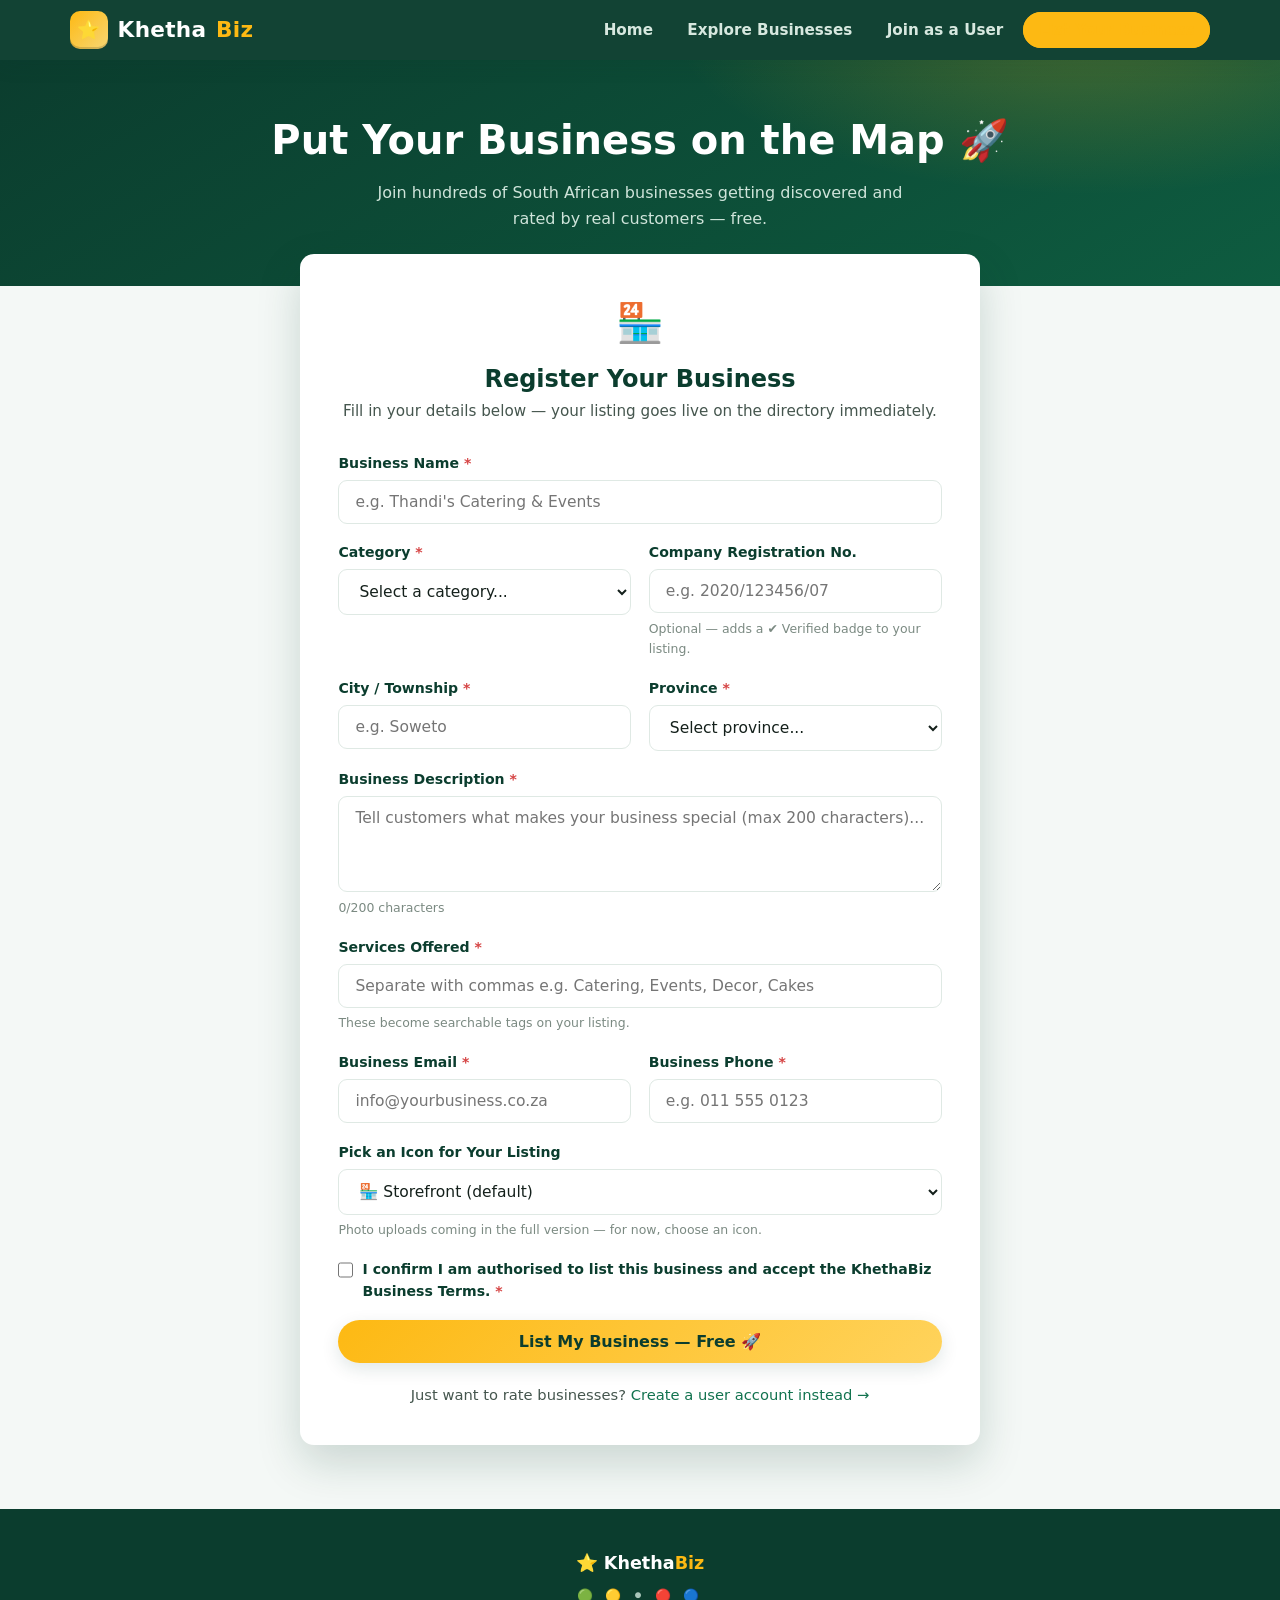
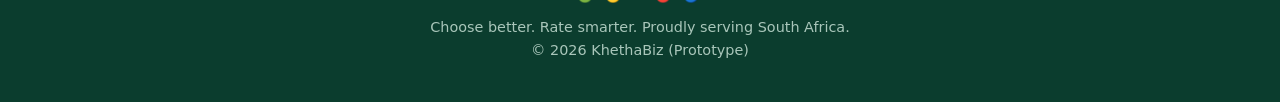
==== business-register.html @ 23190d3f "KhethaBiz prototype: user registration, business directory with ratings, business registration. Pure" ====
<!DOCTYPE html>
<html lang="en">
<head>
  <meta charset="UTF-8" />
  <meta name="viewport" content="width=device-width, initial-scale=1.0" />
  <title>List Your Business — KhethaBiz</title>
  <link rel="icon" href="data:image/svg+xml,<svg xmlns='http://www.w3.org/2000/svg' viewBox='0 0 100 100'><text y='0.9em' font-size='90'>⭐</text></svg>" />
  <link rel="stylesheet" href="css/styles.css" />
</head>
<body>

  <!-- ===== Header ===== -->
  <header class="site-header">
    <nav class="nav">
      <a class="brand" href="index.html">
        <span class="logo-badge">⭐</span>
        Khetha<span class="biz">Biz</span>
      </a>
      <ul class="nav-links">
        <li><a href="index.html">Home</a></li>
        <li><a href="businesses.html">Explore Businesses</a></li>
        <li><a href="register.html">Join as a User</a></li>
        <li><a href="business-register.html" class="cta-outline active">List Your Business</a></li>
      </ul>
    </nav>
  </header>

  <!-- ===== Page hero ===== -->
  <section class="page-hero">
    <h1>Put Your Business on the Map 🚀</h1>
    <p>Join hundreds of South African businesses getting discovered and rated by real customers — free.</p>
  </section>

  <!-- ===== Form ===== -->
  <div class="form-shell">
    <div class="form-card">

      <form id="bizForm" novalidate>
        <div class="form-intro">
          <div class="form-emoji">🏪</div>
          <h2>Register Your Business</h2>
          <p>Fill in your details below — your listing goes live on the directory immediately.</p>
        </div>

        <div class="form-grid">
          <div class="form-group full">
            <label for="bizName">Business Name <span class="req">*</span></label>
            <input type="text" id="bizName" placeholder="e.g. Thandi's Catering & Events" required />
            <span class="error-msg">Please enter your business name.</span>
          </div>

          <div class="form-group">
            <label for="bizCategory">Category <span class="req">*</span></label>
            <select id="bizCategory" required>
              <option value="">Select a category...</option>
            </select>
            <span class="error-msg">Please select a category.</span>
          </div>

          <div class="form-group">
            <label for="bizRegNo">Company Registration No.</label>
            <input type="text" id="bizRegNo" placeholder="e.g. 2020/123456/07" />
            <span class="hint">Optional — adds a ✔ Verified badge to your listing.</span>
          </div>

          <div class="form-group">
            <label for="bizCity">City / Township <span class="req">*</span></label>
            <input type="text" id="bizCity" placeholder="e.g. Soweto" required />
            <span class="error-msg">Please enter your city or township.</span>
          </div>

          <div class="form-group">
            <label for="bizProvince">Province <span class="req">*</span></label>
            <select id="bizProvince" required>
              <option value="">Select province...</option>
            </select>
            <span class="error-msg">Please select your province.</span>
          </div>

          <div class="form-group full">
            <label for="bizDescription">Business Description <span class="req">*</span></label>
            <textarea id="bizDescription" placeholder="Tell customers what makes your business special (max 200 characters)..." maxlength="200" required></textarea>
            <span class="hint"><span id="descCount">0</span>/200 characters</span>
            <span class="error-msg">Please describe your business.</span>
          </div>

          <div class="form-group full">
            <label for="bizServices">Services Offered <span class="req">*</span></label>
            <input type="text" id="bizServices" placeholder="Separate with commas e.g. Catering, Events, Decor, Cakes" required />
            <span class="hint">These become searchable tags on your listing.</span>
            <span class="error-msg">Please list at least one service.</span>
          </div>

          <div class="form-group">
            <label for="bizEmail">Business Email <span class="req">*</span></label>
            <input type="email" id="bizEmail" placeholder="info@yourbusiness.co.za" required />
            <span class="error-msg">Please enter a valid email address.</span>
          </div>

          <div class="form-group">
            <label for="bizPhone">Business Phone <span class="req">*</span></label>
            <input type="tel" id="bizPhone" placeholder="e.g. 011 555 0123" required />
            <span class="error-msg">Please enter a contact number.</span>
          </div>

          <div class="form-group full">
            <label for="bizIcon">Pick an Icon for Your Listing</label>
            <select id="bizIcon">
              <option value="🏪">🏪 Storefront (default)</option>
              <option value="🍽️">🍽️ Food & Dining</option>
              <option value="💇🏾‍♀️">💇🏾‍♀️ Hair & Beauty</option>
              <option value="🚗">🚗 Automotive</option>
              <option value="🩺">🩺 Health</option>
              <option value="💻">💻 Tech</option>
              <option value="🛍️">🛍️ Retail</option>
              <option value="🛠️">🛠️ Trades & Services</option>
              <option value="🧳">🧳 Travel</option>
              <option value="🎉">🎉 Events</option>
            </select>
            <span class="hint">Photo uploads coming in the full version — for now, choose an icon.</span>
          </div>

          <div class="form-group full">
            <div class="checkbox-row">
              <input type="checkbox" id="bizTerms" required />
              <label for="bizTerms" style="font-weight:600;">
                I confirm I am authorised to list this business and accept the KhethaBiz Business Terms. <span class="req">*</span>
              </label>
            </div>
            <span class="error-msg">You must accept the terms to continue.</span>
          </div>

          <div class="form-group full">
            <button type="submit" class="btn btn-gold btn-block">List My Business — Free 🚀</button>
          </div>
        </div>

        <p class="form-footer-note">
          Just want to rate businesses? <a href="register.html">Create a user account instead →</a>
        </p>
      </form>

      <!-- Shown after successful registration -->
      <div class="success-panel" id="successPanel">
        <div class="success-icon">🏪</div>
        <h2>Congratulations — you're listed!</h2>
        <p><strong id="successBizName"></strong> is now live on the KhethaBiz directory and ready to receive ratings from the community.</p>
        <a href="businesses.html" class="btn btn-primary" id="viewListingBtn">View My Listing →</a>
      </div>

    </div>
  </div>

  <!-- ===== Footer ===== -->
  <footer class="site-footer">
    <div class="foot-brand">⭐ Khetha<span class="biz">Biz</span></div>
    <div class="flag-dots">🟢 🟡 ⚫ 🔴 🔵</div>
    <p>Choose better. Rate smarter. Proudly serving South Africa.</p>
    <p>© 2026 KhethaBiz (Prototype)</p>
  </footer>

  <script src="js/data.js"></script>
  <script src="js/app.js"></script>
  <script src="js/business-register.js"></script>
</body>
</html>
---- css/styles.css ----
/* ============================================================
   KhethaBiz — Design System
   "Choose better. Rate smarter."
   Palette inspired by South Africa: deep green, gold, warm ink
   ============================================================ */

:root {
  --green-900: #0b3d2e;
  --green-700: #0e5c40;
  --green-600: #12734f;
  --green-500: #17915f;
  --green-100: #e3f4ec;
  --gold-500: #fdb913;
  --gold-600: #e6a300;
  --gold-100: #fff4d6;
  --ink-900: #14201b;
  --ink-600: #45564e;
  --ink-400: #7b8a82;
  --surface: #ffffff;
  --bg: #f4f8f6;
  --danger: #d64545;
  --radius: 14px;
  --radius-sm: 9px;
  --shadow-sm: 0 1px 3px rgba(11, 61, 46, 0.08), 0 1px 2px rgba(11, 61, 46, 0.06);
  --shadow-md: 0 6px 18px rgba(11, 61, 46, 0.12);
  --shadow-lg: 0 18px 44px rgba(11, 61, 46, 0.18);
  --font: "Segoe UI", system-ui, -apple-system, "Helvetica Neue", Arial, sans-serif;
}

* { box-sizing: border-box; margin: 0; padding: 0; }

html { scroll-behavior: smooth; }

body {
  font-family: var(--font);
  background: var(--bg);
  color: var(--ink-900);
  line-height: 1.6;
  min-height: 100vh;
  display: flex;
  flex-direction: column;
}

img { max-width: 100%; display: block; }

a { color: var(--green-600); text-decoration: none; }
a:hover { text-decoration: underline; }

/* ---------- Header / Nav ---------- */
.site-header {
  position: sticky;
  top: 0;
  z-index: 50;
  background: rgba(11, 61, 46, 0.97);
  backdrop-filter: blur(8px);
  color: #fff;
  box-shadow: var(--shadow-md);
}

.nav {
  max-width: 1180px;
  margin: 0 auto;
  padding: 0.7rem 1.25rem;
  display: flex;
  align-items: center;
  gap: 1.5rem;
}

.brand {
  display: flex;
  align-items: center;
  gap: 0.6rem;
  font-size: 1.35rem;
  font-weight: 800;
  color: #fff !important;
  letter-spacing: 0.3px;
  text-decoration: none !important;
}

.brand .logo-badge {
  width: 38px;
  height: 38px;
  border-radius: 10px;
  background: linear-gradient(135deg, var(--gold-500), #f7d774);
  display: grid;
  place-items: center;
  color: var(--green-900);
  font-size: 1.15rem;
  box-shadow: inset 0 -2px 0 rgba(0,0,0,0.15);
}

.brand .biz { color: var(--gold-500); }

.nav-links {
  margin-left: auto;
  display: flex;
  align-items: center;
  gap: 0.35rem;
  list-style: none;
}

.nav-links a {
  color: #d7e8df;
  padding: 0.5rem 0.9rem;
  border-radius: 999px;
  font-weight: 600;
  font-size: 0.95rem;
  text-decoration: none !important;
  transition: background 0.2s, color 0.2s;
}

.nav-links a:hover { background: rgba(255,255,255,0.12); color: #fff; }
.nav-links a.active { background: var(--gold-500); color: var(--green-900); }

.nav-links a.cta-outline {
  border: 1.5px solid var(--gold-500);
  color: var(--gold-500);
}
.nav-links a.cta-outline:hover { background: var(--gold-500); color: var(--green-900); }

/* ---------- Buttons ---------- */
.btn {
  display: inline-flex;
  align-items: center;
  justify-content: center;
  gap: 0.5rem;
  border: none;
  cursor: pointer;
  font-family: inherit;
  font-weight: 700;
  font-size: 1rem;
  padding: 0.75rem 1.6rem;
  border-radius: 999px;
  transition: transform 0.15s, box-shadow 0.2s, background 0.2s;
  text-decoration: none !important;
}

.btn:active { transform: scale(0.97); }

.btn-primary {
  background: linear-gradient(135deg, var(--green-600), var(--green-500));
  color: #fff;
  box-shadow: var(--shadow-md);
}
.btn-primary:hover { box-shadow: var(--shadow-lg); transform: translateY(-1px); }

.btn-gold {
  background: linear-gradient(135deg, var(--gold-500), #ffd35c);
  color: var(--green-900);
  box-shadow: var(--shadow-md);
}
.btn-gold:hover { box-shadow: var(--shadow-lg); transform: translateY(-1px); }

.btn-ghost {
  background: transparent;
  color: #fff;
  border: 2px solid rgba(255,255,255,0.7);
}
.btn-ghost:hover { background: rgba(255,255,255,0.14); }

.btn-block { width: 100%; }

/* ---------- Hero ---------- */
.hero {
  position: relative;
  color: #fff;
  padding: 5.5rem 1.25rem 6.5rem;
  text-align: center;
  background:
    radial-gradient(1100px 500px at 15% -10%, rgba(253,185,19,0.28), transparent 60%),
    radial-gradient(900px 480px at 90% 0%, rgba(23,145,95,0.55), transparent 65%),
    linear-gradient(160deg, var(--green-900) 0%, var(--green-700) 55%, var(--green-600) 100%);
  overflow: hidden;
}

.hero::after {
  content: "";
  position: absolute;
  inset: 0;
  background-image: url("data:image/svg+xml,%3Csvg xmlns='http://www.w3.org/2000/svg' width='120' height='120' viewBox='0 0 120 120'%3E%3Cpath d='M60 8l6.9 14 15.4 2.2-11.1 10.9 2.6 15.3L60 43.2l-13.8 7.2 2.6-15.3L37.7 24.2 53.1 22z' fill='rgba(255,255,255,0.045)'/%3E%3C/svg%3E");
  pointer-events: none;
}

.hero-inner { position: relative; max-width: 860px; margin: 0 auto; }

.hero .eyebrow {
  display: inline-block;
  background: rgba(253,185,19,0.18);
  border: 1px solid rgba(253,185,19,0.5);
  color: var(--gold-500);
  font-weight: 700;
  font-size: 0.85rem;
  letter-spacing: 1.5px;
  text-transform: uppercase;
  padding: 0.35rem 1rem;
  border-radius: 999px;
  margin-bottom: 1.25rem;
}

.hero h1 {
  font-size: clamp(2.2rem, 5vw, 3.6rem);
  line-height: 1.15;
  font-weight: 800;
  margin-bottom: 1rem;
}

.hero h1 .accent { color: var(--gold-500); }

.hero p.lead {
  font-size: clamp(1.05rem, 2vw, 1.25rem);
  color: #d7e8df;
  max-width: 640px;
  margin: 0 auto 2.2rem;
}

.hero-actions { display: flex; gap: 1rem; justify-content: center; flex-wrap: wrap; }

/* Hero quick-search */
.hero-search {
  margin: 2.5rem auto 0;
  max-width: 620px;
  display: flex;
  background: #fff;
  border-radius: 999px;
  padding: 0.4rem;
  box-shadow: var(--shadow-lg);
}

.hero-search input {
  flex: 1;
  border: none;
  outline: none;
  font-size: 1.05rem;
  font-family: inherit;
  padding: 0.6rem 1.2rem;
  border-radius: 999px;
  color: var(--ink-900);
  background: transparent;
}

/* ---------- Stats strip ---------- */
.stats-strip {
  width: 100%;
  max-width: 1000px;
  margin: -3.2rem auto 0;
  position: relative;
  z-index: 5;
  display: grid;
  grid-template-columns: repeat(auto-fit, minmax(180px, 1fr));
  gap: 1rem;
  padding: 0 1.25rem;
}

.stat-card {
  background: var(--surface);
  border-radius: var(--radius);
  box-shadow: var(--shadow-md);
  padding: 1.4rem 1rem;
  text-align: center;
}

.stat-card .num { font-size: 1.9rem; font-weight: 800; color: var(--green-700); }
.stat-card .lbl { color: var(--ink-400); font-weight: 600; font-size: 0.9rem; }

/* ---------- Sections ---------- */
.section { max-width: 1180px; margin: 0 auto; padding: 4rem 1.25rem; width: 100%; }

.section-head { text-align: center; max-width: 640px; margin: 0 auto 2.6rem; }
.section-head h2 { font-size: clamp(1.6rem, 3vw, 2.2rem); font-weight: 800; color: var(--green-900); }
.section-head p { color: var(--ink-600); margin-top: 0.5rem; }

.kicker {
  color: var(--gold-600);
  font-weight: 800;
  text-transform: uppercase;
  letter-spacing: 2px;
  font-size: 0.8rem;
}

/* ---------- Category chips ---------- */
.category-grid {
  display: grid;
  grid-template-columns: repeat(auto-fit, minmax(150px, 1fr));
  gap: 1rem;
}

.category-tile {
  background: var(--surface);
  border-radius: var(--radius);
  box-shadow: var(--shadow-sm);
  padding: 1.5rem 1rem;
  text-align: center;
  font-weight: 700;
  color: var(--green-900);
  cursor: pointer;
  transition: transform 0.18s, box-shadow 0.2s;
  border: 2px solid transparent;
  text-decoration: none !important;
  display: block;
}

.category-tile:hover { transform: translateY(-4px); box-shadow: var(--shadow-md); border-color: var(--gold-500); }
.category-tile .cat-icon { font-size: 2.1rem; display: block; margin-bottom: 0.5rem; }
.category-tile .cat-count { display: block; font-size: 0.82rem; color: var(--ink-400); font-weight: 600; }

/* ---------- How it works ---------- */
.steps-grid { display: grid; grid-template-columns: repeat(auto-fit, minmax(240px, 1fr)); gap: 1.5rem; }

.step-card {
  background: var(--surface);
  border-radius: var(--radius);
  box-shadow: var(--shadow-sm);
  padding: 2rem 1.5rem;
  position: relative;
}

.step-card .step-num {
  width: 44px; height: 44px;
  border-radius: 12px;
  background: linear-gradient(135deg, var(--green-600), var(--green-500));
  color: #fff;
  font-weight: 800;
  font-size: 1.2rem;
  display: grid;
  place-items: center;
  margin-bottom: 1rem;
}

.step-card h3 { color: var(--green-900); margin-bottom: 0.4rem; }
.step-card p { color: var(--ink-600); font-size: 0.95rem; }

/* ---------- Business cards ---------- */
.biz-grid {
  display: grid;
  grid-template-columns: repeat(auto-fill, minmax(300px, 1fr));
  gap: 1.5rem;
}

.biz-card {
  background: var(--surface);
  border-radius: var(--radius);
  box-shadow: var(--shadow-sm);
  overflow: hidden;
  display: flex;
  flex-direction: column;
  transition: transform 0.18s, box-shadow 0.2s;
}

.biz-card:hover { transform: translateY(-4px); box-shadow: var(--shadow-lg); }

.biz-cover {
  height: 150px;
  display: grid;
  place-items: center;
  font-size: 3.2rem;
  color: rgba(255,255,255,0.95);
  position: relative;
}

.biz-cover .verified {
  position: absolute;
  top: 0.75rem;
  right: 0.75rem;
  background: rgba(255,255,255,0.92);
  color: var(--green-700);
  font-size: 0.72rem;
  font-weight: 800;
  padding: 0.25rem 0.7rem;
  border-radius: 999px;
  letter-spacing: 0.5px;
}

.biz-body { padding: 1.25rem 1.25rem 1.4rem; display: flex; flex-direction: column; gap: 0.55rem; flex: 1; }

.biz-body h3 { font-size: 1.15rem; color: var(--green-900); line-height: 1.3; }

.biz-meta { display: flex; align-items: center; gap: 0.5rem; flex-wrap: wrap; font-size: 0.85rem; color: var(--ink-400); font-weight: 600; }

.chip {
  background: var(--green-100);
  color: var(--green-700);
  font-size: 0.75rem;
  font-weight: 700;
  padding: 0.2rem 0.7rem;
  border-radius: 999px;
}

.chip.gold { background: var(--gold-100); color: var(--gold-600); }

.biz-desc { color: var(--ink-600); font-size: 0.92rem; flex: 1; }

.biz-services { display: flex; flex-wrap: wrap; gap: 0.4rem; }

.service-tag {
  font-size: 0.75rem;
  font-weight: 600;
  color: var(--ink-600);
  background: var(--bg);
  border: 1px solid #dfe9e4;
  padding: 0.18rem 0.65rem;
  border-radius: 999px;
}

.biz-rating-row {
  display: flex;
  align-items: center;
  justify-content: space-between;
  gap: 0.5rem;
  padding-top: 0.7rem;
  border-top: 1px solid #eef4f1;
}

.stars { color: var(--gold-500); font-size: 1.05rem; letter-spacing: 2px; }
.stars .empty { color: #d8e0dc; }

.rating-value { font-weight: 800; color: var(--green-900); }
.rating-count { color: var(--ink-400); font-size: 0.82rem; font-weight: 600; }

.btn-rate {
  background: var(--green-100);
  color: var(--green-700);
  font-weight: 700;
  font-size: 0.88rem;
  border: none;
  cursor: pointer;
  padding: 0.5rem 1.1rem;
  border-radius: 999px;
  font-family: inherit;
  transition: background 0.2s, color 0.2s;
}
.btn-rate:hover { background: var(--green-600); color: #fff; }

/* ---------- Toolbar (search & filters) ---------- */
.toolbar {
  background: var(--surface);
  border-radius: var(--radius);
  box-shadow: var(--shadow-sm);
  padding: 1.1rem;
  display: grid;
  grid-template-columns: 2fr 1fr 1fr 1fr;
  gap: 0.8rem;
  margin-bottom: 1.8rem;
}

.toolbar .field { position: relative; }

.toolbar input,
.toolbar select {
  width: 100%;
  font-family: inherit;
  font-size: 0.95rem;
  padding: 0.7rem 1rem 0.7rem 2.4rem;
  border: 1.5px solid #dfe9e4;
  border-radius: var(--radius-sm);
  outline: none;
  background: #fff;
  color: var(--ink-900);
  transition: border-color 0.2s, box-shadow 0.2s;
}

.toolbar select { padding-left: 1rem; cursor: pointer; }

.toolbar input:focus,
.toolbar select:focus { border-color: var(--green-500); box-shadow: 0 0 0 3px rgba(23,145,95,0.15); }

.toolbar .field .icon {
  position: absolute;
  left: 0.85rem;
  top: 50%;
  transform: translateY(-50%);
  color: var(--ink-400);
  font-size: 1rem;
  pointer-events: none;
}

.results-info { color: var(--ink-600); font-weight: 600; margin-bottom: 1.2rem; font-size: 0.95rem; }
.results-info strong { color: var(--green-700); }

.empty-state {
  text-align: center;
  padding: 4rem 1rem;
  color: var(--ink-400);
}
.empty-state .big { font-size: 3rem; margin-bottom: 0.8rem; }

/* ---------- Page hero (small, inner pages) ---------- */
.page-hero {
  background:
    radial-gradient(700px 300px at 85% -20%, rgba(253,185,19,0.25), transparent 60%),
    linear-gradient(150deg, var(--green-900), var(--green-700));
  color: #fff;
  text-align: center;
  padding: 3rem 1.25rem 3.4rem;
}

.page-hero h1 { font-size: clamp(1.7rem, 3.5vw, 2.5rem); font-weight: 800; }
.page-hero p { color: #cfe4da; max-width: 560px; margin: 0.5rem auto 0; }

/* ---------- Forms ---------- */
.form-shell {
  max-width: 720px;
  margin: -2rem auto 4rem;
  position: relative;
  z-index: 5;
  padding: 0 1.25rem;
  width: 100%;
}

.form-card {
  background: var(--surface);
  border-radius: var(--radius);
  box-shadow: var(--shadow-lg);
  padding: 2.4rem;
}

.form-card .form-intro { text-align: center; margin-bottom: 1.8rem; }
.form-card .form-intro .form-emoji { font-size: 2.4rem; }
.form-card .form-intro h2 { color: var(--green-900); font-size: 1.5rem; margin-top: 0.4rem; }
.form-card .form-intro p { color: var(--ink-600); font-size: 0.95rem; }

.form-grid { display: grid; grid-template-columns: 1fr 1fr; gap: 1.1rem; }
.form-grid .full { grid-column: 1 / -1; }

.form-group { display: flex; flex-direction: column; gap: 0.35rem; }

.form-group label { font-weight: 700; font-size: 0.88rem; color: var(--green-900); }
.form-group label .req { color: var(--danger); }

.form-group input,
.form-group select,
.form-group textarea {
  font-family: inherit;
  font-size: 0.97rem;
  padding: 0.75rem 1rem;
  border: 1.5px solid #dfe9e4;
  border-radius: var(--radius-sm);
  outline: none;
  background: #fff;
  color: var(--ink-900);
  transition: border-color 0.2s, box-shadow 0.2s;
}

.form-group textarea { resize: vertical; min-height: 96px; }

.form-group input:focus,
.form-group select:focus,
.form-group textarea:focus {
  border-color: var(--green-500);
  box-shadow: 0 0 0 3px rgba(23,145,95,0.15);
}

.form-group input.invalid,
.form-group select.invalid,
.form-group textarea.invalid { border-color: var(--danger); }

.form-group .hint { font-size: 0.78rem; color: var(--ink-400); }
.form-group .error-msg { font-size: 0.8rem; color: var(--danger); font-weight: 600; display: none; }
.form-group .error-msg.show { display: block; }

.checkbox-row { display: flex; align-items: flex-start; gap: 0.6rem; font-size: 0.9rem; color: var(--ink-600); }
.checkbox-row input { width: 18px; height: 18px; margin-top: 0.2rem; accent-color: var(--green-600); }

.form-footer-note { text-align: center; margin-top: 1.2rem; color: var(--ink-600); font-size: 0.92rem; }

/* Success panel shown after submit */
.success-panel { text-align: center; padding: 2rem 1rem; display: none; }
.success-panel.show { display: block; }
.success-panel .success-icon {
  width: 76px; height: 76px;
  margin: 0 auto 1.2rem;
  border-radius: 50%;
  background: var(--green-100);
  display: grid;
  place-items: center;
  font-size: 2.2rem;
}
.success-panel h2 { color: var(--green-900); margin-bottom: 0.5rem; }
.success-panel p { color: var(--ink-600); max-width: 420px; margin: 0 auto 1.6rem; }

/* ---------- Rating modal ---------- */
.modal-overlay {
  position: fixed;
  inset: 0;
  background: rgba(11, 32, 24, 0.6);
  backdrop-filter: blur(3px);
  display: none;
  align-items: center;
  justify-content: center;
  z-index: 100;
  padding: 1rem;
}

.modal-overlay.open { display: flex; }

.modal {
  background: var(--surface);
  border-radius: var(--radius);
  box-shadow: var(--shadow-lg);
  width: 100%;
  max-width: 480px;
  padding: 2rem;
  animation: pop 0.25s ease;
}

@keyframes pop {
  from { transform: scale(0.92) translateY(12px); opacity: 0; }
  to { transform: scale(1) translateY(0); opacity: 1; }
}

.modal h3 { color: var(--green-900); font-size: 1.3rem; margin-bottom: 0.2rem; }
.modal .modal-sub { color: var(--ink-400); font-size: 0.9rem; margin-bottom: 1.2rem; }

.star-picker { display: flex; gap: 0.35rem; justify-content: center; margin: 1rem 0 0.3rem; }

.star-picker button {
  background: none;
  border: none;
  font-size: 2.3rem;
  cursor: pointer;
  color: #d8e0dc;
  transition: transform 0.12s, color 0.12s;
  line-height: 1;
}

.star-picker button:hover { transform: scale(1.2); }
.star-picker button.lit { color: var(--gold-500); }

.star-label { text-align: center; font-weight: 700; color: var(--green-700); min-height: 1.4em; margin-bottom: 0.8rem; }

.modal textarea {
  width: 100%;
  font-family: inherit;
  font-size: 0.95rem;
  padding: 0.75rem 1rem;
  border: 1.5px solid #dfe9e4;
  border-radius: var(--radius-sm);
  min-height: 90px;
  resize: vertical;
  outline: none;
}
.modal textarea:focus { border-color: var(--green-500); box-shadow: 0 0 0 3px rgba(23,145,95,0.15); }

.modal-actions { display: flex; gap: 0.8rem; margin-top: 1.3rem; }
.modal-actions .btn { flex: 1; padding: 0.7rem 1rem; font-size: 0.95rem; }

.btn-cancel {
  background: var(--bg);
  color: var(--ink-600);
}
.btn-cancel:hover { background: #e2ece7; }

/* ---------- Toast ---------- */
.toast {
  position: fixed;
  bottom: 1.6rem;
  left: 50%;
  transform: translateX(-50%) translateY(140%);
  background: var(--green-900);
  color: #fff;
  font-weight: 600;
  padding: 0.85rem 1.6rem;
  border-radius: 999px;
  box-shadow: var(--shadow-lg);
  z-index: 200;
  transition: transform 0.35s cubic-bezier(0.2, 0.9, 0.3, 1.2);
  display: flex;
  align-items: center;
  gap: 0.6rem;
}

.toast.show { transform: translateX(-50%) translateY(0); }

/* ---------- CTA band ---------- */
.cta-band {
  background:
    radial-gradient(600px 260px at 10% 120%, rgba(253,185,19,0.3), transparent 60%),
    linear-gradient(135deg, var(--green-800, #0d4c36), var(--green-600));
  border-radius: var(--radius);
  color: #fff;
  padding: 3rem 2rem;
  text-align: center;
  box-shadow: var(--shadow-md);
}

.cta-band h2 { font-size: clamp(1.5rem, 3vw, 2rem); margin-bottom: 0.6rem; }
.cta-band p { color: #d7e8df; margin-bottom: 1.6rem; max-width: 520px; margin-left: auto; margin-right: auto; }

/* ---------- Footer ---------- */
.site-footer {
  margin-top: auto;
  background: var(--green-900);
  color: #a9c6ba;
  padding: 2.5rem 1.25rem;
  text-align: center;
  font-size: 0.9rem;
}

.site-footer .foot-brand { color: #fff; font-weight: 800; font-size: 1.1rem; }
.site-footer .foot-brand .biz { color: var(--gold-500); }
.site-footer .flag-dots { margin: 0.6rem 0; font-size: 0.8rem; letter-spacing: 4px; }

/* ---------- Responsive ---------- */
@media (max-width: 860px) {
  .toolbar { grid-template-columns: 1fr 1fr; }
  .toolbar .field.search-field { grid-column: 1 / -1; }
}

@media (max-width: 640px) {
  .nav { flex-wrap: wrap; gap: 0.5rem; }
  .nav-links { margin-left: 0; width: 100%; justify-content: center; flex-wrap: wrap; }
  .form-grid { grid-template-columns: 1fr; }
  .form-card { padding: 1.6rem; }
  .toolbar { grid-template-columns: 1fr; }
  .hero { padding: 3.5rem 1rem 5.5rem; }
}
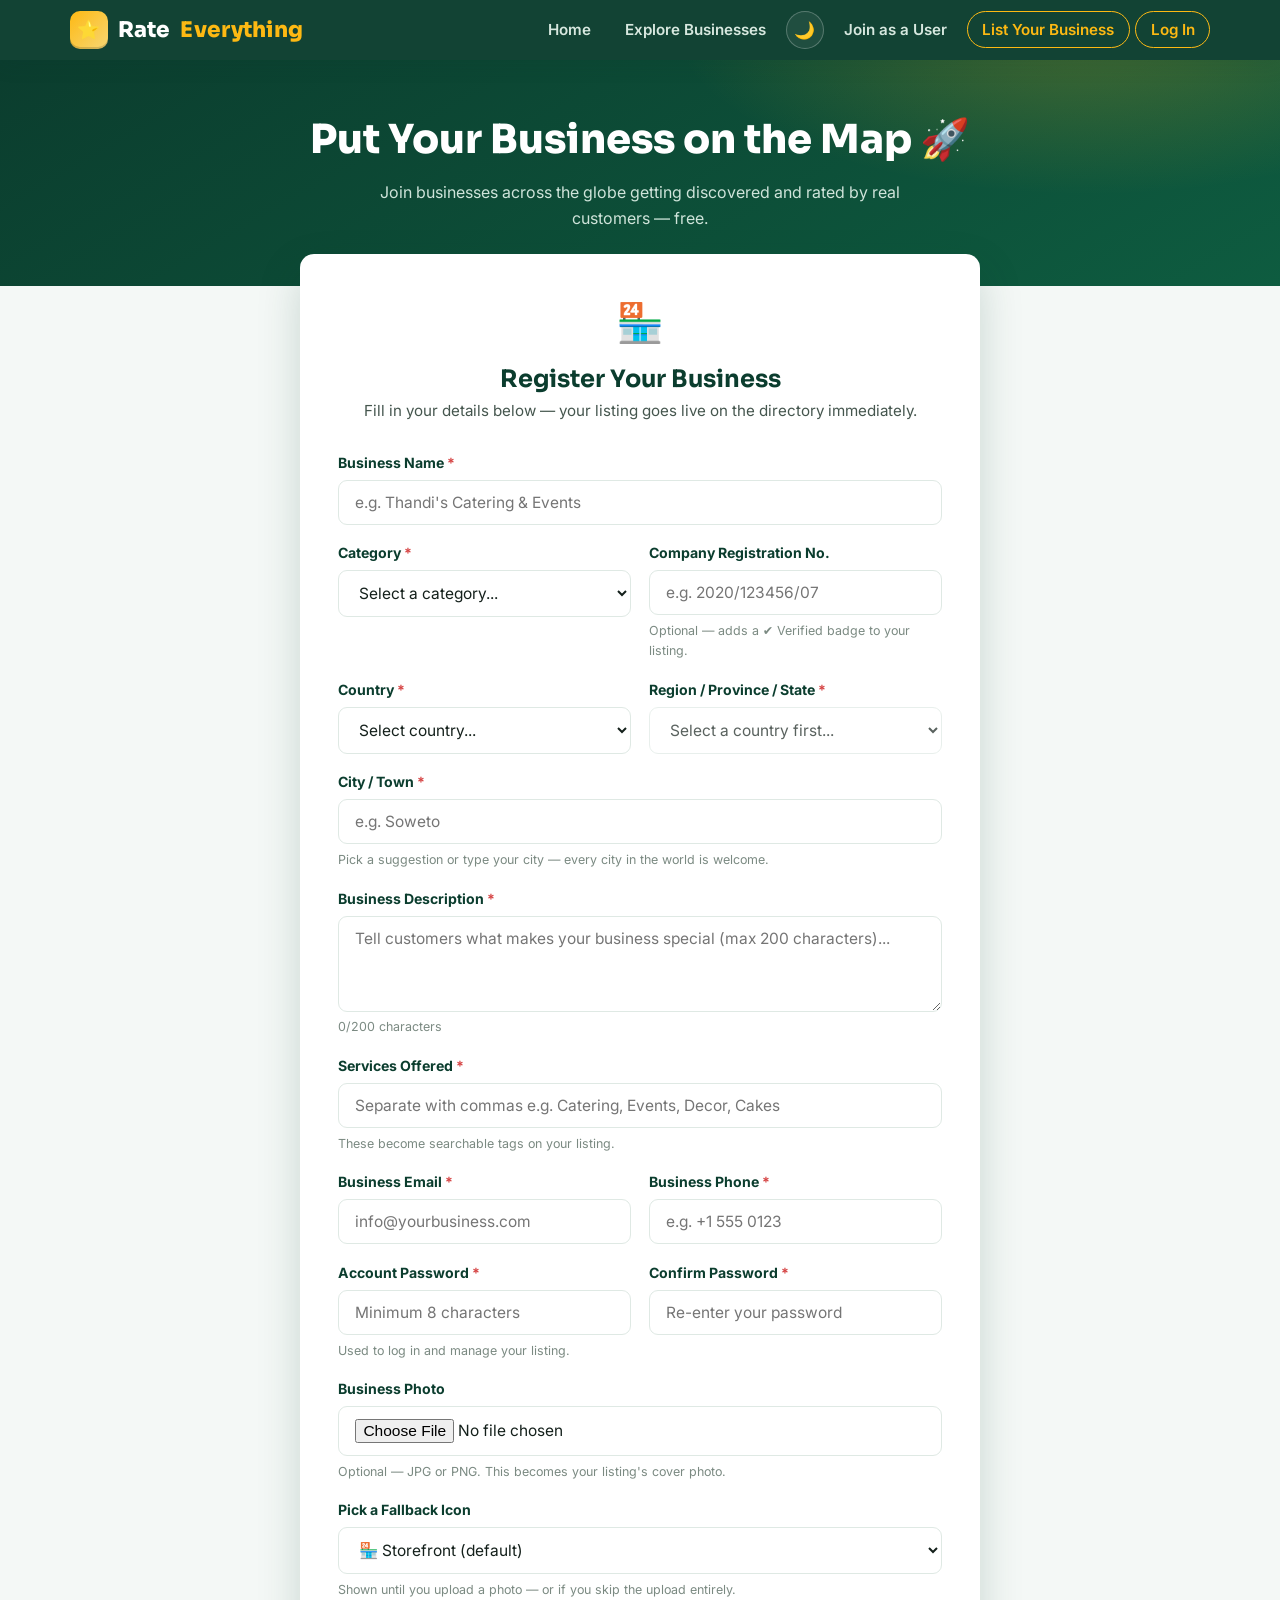
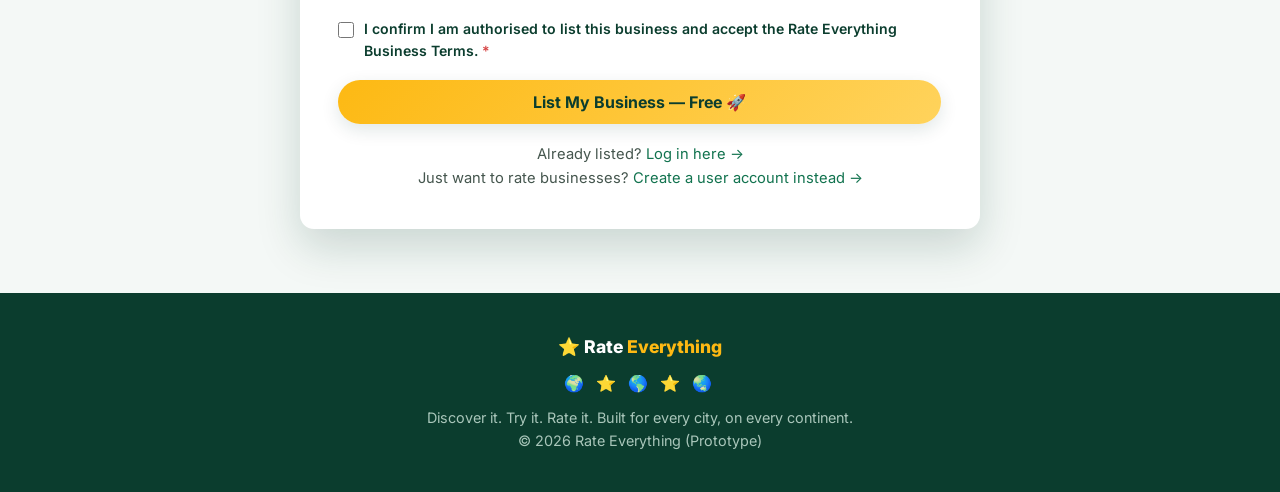
==== commit 0ce0a006: "Rebuild Rate Everything as a full-stack app with a real backend Rebrands the KhethaBiz prototype to " ====
--- a/business-register.html
+++ b/business-register.html
@@ -2,8 +2,12 @@
 <html lang="en">
 <head>
   <meta charset="UTF-8" />
+  <script>(function(){try{var t=localStorage.getItem("rateeverything.theme");if(t)document.documentElement.setAttribute("data-theme",t);}catch(e){}})();</script>
+  <link rel="preconnect" href="https://fonts.googleapis.com">
+  <link rel="preconnect" href="https://fonts.gstatic.com" crossorigin>
+  <link href="https://fonts.googleapis.com/css2?family=Sora:wght@600;700;800&family=Inter:wght@400;500;600;700;800&display=swap" rel="stylesheet">
   <meta name="viewport" content="width=device-width, initial-scale=1.0" />
-  <title>List Your Business — KhethaBiz</title>
+  <title>List Your Business — Rate Everything</title>
   <link rel="icon" href="data:image/svg+xml,<svg xmlns='http://www.w3.org/2000/svg' viewBox='0 0 100 100'><text y='0.9em' font-size='90'>⭐</text></svg>" />
   <link rel="stylesheet" href="css/styles.css" />
 </head>
@@ -14,13 +18,13 @@
     <nav class="nav">
       <a class="brand" href="index.html">
         <span class="logo-badge">⭐</span>
-        Khetha<span class="biz">Biz</span>
+        Rate <span class="brand-accent">Everything</span>
       </a>
       <ul class="nav-links">
         <li><a href="index.html">Home</a></li>
         <li><a href="businesses.html">Explore Businesses</a></li>
-        <li><a href="register.html">Join as a User</a></li>
-        <li><a href="business-register.html" class="cta-outline active">List Your Business</a></li>
+        <li><button type="button" class="theme-toggle" id="themeToggle" aria-label="Toggle dark mode" title="Toggle dark mode">🌙</button></li>
+        <li id="navAuthSlot"></li>
       </ul>
     </nav>
   </header>
@@ -28,7 +32,7 @@
   <!-- ===== Page hero ===== -->
   <section class="page-hero">
     <h1>Put Your Business on the Map 🚀</h1>
-    <p>Join hundreds of South African businesses getting discovered and rated by real customers — free.</p>
+    <p>Join businesses across the globe getting discovered and rated by real customers — free.</p>
   </section>
 
   <!-- ===== Form ===== -->
@@ -64,17 +68,27 @@
           </div>
 
           <div class="form-group">
-            <label for="bizCity">City / Township <span class="req">*</span></label>
-            <input type="text" id="bizCity" placeholder="e.g. Soweto" required />
-            <span class="error-msg">Please enter your city or township.</span>
-          </div>
-
-          <div class="form-group">
-            <label for="bizProvince">Province <span class="req">*</span></label>
-            <select id="bizProvince" required>
-              <option value="">Select province...</option>
-            </select>
-            <span class="error-msg">Please select your province.</span>
+            <label for="bizCountry">Country <span class="req">*</span></label>
+            <select id="bizCountry" required>
+              <option value="">Select country...</option>
+            </select>
+            <span class="error-msg">Please select a country.</span>
+          </div>
+
+          <div class="form-group">
+            <label for="bizRegion">Region / Province / State <span class="req">*</span></label>
+            <select id="bizRegion" required disabled>
+              <option value="">Select a country first...</option>
+            </select>
+            <span class="error-msg">Please select your region.</span>
+          </div>
+
+          <div class="form-group full">
+            <label for="bizCity">City / Town <span class="req">*</span></label>
+            <input type="text" id="bizCity" placeholder="e.g. Soweto" list="bizCityOptions" required />
+            <datalist id="bizCityOptions"></datalist>
+            <span class="hint">Pick a suggestion or type your city — every city in the world is welcome.</span>
+            <span class="error-msg">Please enter your city or town.</span>
           </div>
 
           <div class="form-group full">
@@ -93,18 +107,41 @@
 
           <div class="form-group">
             <label for="bizEmail">Business Email <span class="req">*</span></label>
-            <input type="email" id="bizEmail" placeholder="info@yourbusiness.co.za" required />
+            <input type="email" id="bizEmail" placeholder="info@yourbusiness.com" required />
             <span class="error-msg">Please enter a valid email address.</span>
           </div>
 
           <div class="form-group">
             <label for="bizPhone">Business Phone <span class="req">*</span></label>
-            <input type="tel" id="bizPhone" placeholder="e.g. 011 555 0123" required />
+            <input type="tel" id="bizPhone" placeholder="e.g. +1 555 0123" required />
             <span class="error-msg">Please enter a contact number.</span>
           </div>
 
-          <div class="form-group full">
-            <label for="bizIcon">Pick an Icon for Your Listing</label>
+          <div class="form-group">
+            <label for="bizPassword">Account Password <span class="req">*</span></label>
+            <input type="password" id="bizPassword" placeholder="Minimum 8 characters" minlength="8" required />
+            <span class="hint">Used to log in and manage your listing.</span>
+            <span class="error-msg">Password must be at least 8 characters.</span>
+          </div>
+
+          <div class="form-group">
+            <label for="bizConfirmPassword">Confirm Password <span class="req">*</span></label>
+            <input type="password" id="bizConfirmPassword" data-match="#bizPassword" placeholder="Re-enter your password" required />
+            <span class="error-msg">Passwords do not match.</span>
+          </div>
+
+          <div class="form-group full">
+            <label for="bizImage">Business Photo</label>
+            <input type="file" id="bizImage" accept="image/*" />
+            <span class="hint">Optional — JPG or PNG. This becomes your listing's cover photo.</span>
+            <div class="image-upload-preview" id="bizImagePreviewWrap" style="display:none;">
+              <img id="bizImagePreview" alt="Preview" />
+              <button type="button" class="icon-btn danger" id="bizImageRemove">Remove Photo</button>
+            </div>
+          </div>
+
+          <div class="form-group full">
+            <label for="bizIcon">Pick a Fallback Icon</label>
             <select id="bizIcon">
               <option value="🏪">🏪 Storefront (default)</option>
               <option value="🍽️">🍽️ Food & Dining</option>
@@ -117,14 +154,14 @@
               <option value="🧳">🧳 Travel</option>
               <option value="🎉">🎉 Events</option>
             </select>
-            <span class="hint">Photo uploads coming in the full version — for now, choose an icon.</span>
+            <span class="hint">Shown until you upload a photo — or if you skip the upload entirely.</span>
           </div>
 
           <div class="form-group full">
             <div class="checkbox-row">
               <input type="checkbox" id="bizTerms" required />
               <label for="bizTerms" style="font-weight:600;">
-                I confirm I am authorised to list this business and accept the KhethaBiz Business Terms. <span class="req">*</span>
+                I confirm I am authorised to list this business and accept the Rate Everything Business Terms. <span class="req">*</span>
               </label>
             </div>
             <span class="error-msg">You must accept the terms to continue.</span>
@@ -136,16 +173,48 @@
         </div>
 
         <p class="form-footer-note">
+          Already listed? <a href="login.html">Log in here →</a><br />
           Just want to rate businesses? <a href="register.html">Create a user account instead →</a>
         </p>
       </form>
 
-      <!-- Shown after successful registration -->
+      <!-- Shown after submitting the form, before the listing is actually created -->
+      <div class="otp-panel" id="otpPanel">
+        <div class="form-intro">
+          <div class="form-emoji">📧</div>
+          <h2>Verify Your Email</h2>
+          <p>Enter the 6-digit code we sent to <strong id="otpEmailTarget"></strong>.</p>
+        </div>
+
+        <div class="demo-hint">
+          🔧 Prototype note: no email server is connected, so instead of emailing it, your code is shown right here: <code id="otpDevCode"></code>
+        </div>
+
+        <form id="otpForm" novalidate style="margin-top:1.4rem;">
+          <div class="form-grid">
+            <div class="form-group full">
+              <label for="otpCodeInput">Verification Code</label>
+              <input type="text" id="otpCodeInput" class="otp-input" inputmode="numeric" pattern="[0-9]*" maxlength="6" placeholder="000000" autocomplete="one-time-code" required />
+              <span class="error-msg" id="otpError"></span>
+            </div>
+            <div class="form-group full">
+              <button type="submit" class="btn btn-gold btn-block">Verify &amp; List My Business</button>
+            </div>
+          </div>
+        </form>
+
+        <p class="form-footer-note">
+          Didn't get a code? <button type="button" class="link-btn" id="otpResendBtn">Resend Code</button><br />
+          Wrong email? <button type="button" class="link-btn" id="otpBackBtn">Use a different email</button>
+        </p>
+      </div>
+
+      <!-- Shown after successful verification -->
       <div class="success-panel" id="successPanel">
         <div class="success-icon">🏪</div>
         <h2>Congratulations — you're listed!</h2>
-        <p><strong id="successBizName"></strong> is now live on the KhethaBiz directory and ready to receive ratings from the community.</p>
-        <a href="businesses.html" class="btn btn-primary" id="viewListingBtn">View My Listing →</a>
+        <p><strong id="successBizName"></strong> is now live on Rate Everything and ready to receive ratings from the community. You're logged in — head to your dashboard any time.</p>
+        <a href="business-dashboard.html" class="btn btn-primary" id="viewListingBtn">Go to My Dashboard →</a>
       </div>
 
     </div>
@@ -153,14 +222,15 @@
 
   <!-- ===== Footer ===== -->
   <footer class="site-footer">
-    <div class="foot-brand">⭐ Khetha<span class="biz">Biz</span></div>
-    <div class="flag-dots">🟢 🟡 ⚫ 🔴 🔵</div>
-    <p>Choose better. Rate smarter. Proudly serving South Africa.</p>
-    <p>© 2026 KhethaBiz (Prototype)</p>
+    <div class="foot-brand">⭐ Rate <span class="brand-accent">Everything</span></div>
+    <div class="globe-dots">🌍 ⭐ 🌎 ⭐ 🌏</div>
+    <p>Discover it. Try it. Rate it. Built for every city, on every continent.</p>
+    <p>© 2026 Rate Everything (Prototype)</p>
   </footer>
 
-  <script src="js/data.js"></script>
   <script src="js/app.js"></script>
+  <script src="js/store.js"></script>
+  <script src="js/auth.js"></script>
   <script src="js/business-register.js"></script>
 </body>
 </html>
--- a/css/styles.css
+++ b/css/styles.css
@@ -1,11 +1,13 @@
 /* ============================================================
-   KhethaBiz — Design System
-   "Choose better. Rate smarter."
-   Palette inspired by South Africa: deep green, gold, warm ink
+   Rate Everything — Design System
+   "Discover it. Try it. Rate it."
+   A premium green & gold palette built to feel global, not
+   tied to any single country or flag.
    ============================================================ */
 
 :root {
   --green-900: #0b3d2e;
+  --green-800: #0d4c36;
   --green-700: #0e5c40;
   --green-600: #12734f;
   --green-500: #17915f;
@@ -17,19 +19,83 @@
   --ink-600: #45564e;
   --ink-400: #7b8a82;
   --surface: #ffffff;
+  --surface-2: #eef4f0;
   --bg: #f4f8f6;
+  --border: #dfe9e4;
+  --border-soft: #eef4f1;
   --danger: #d64545;
   --radius: 14px;
   --radius-sm: 9px;
+  --radius-lg: 20px;
+  --shadow-xs: 0 1px 2px rgba(11, 61, 46, 0.05);
   --shadow-sm: 0 1px 3px rgba(11, 61, 46, 0.08), 0 1px 2px rgba(11, 61, 46, 0.06);
   --shadow-md: 0 6px 18px rgba(11, 61, 46, 0.12);
   --shadow-lg: 0 18px 44px rgba(11, 61, 46, 0.18);
-  --font: "Segoe UI", system-ui, -apple-system, "Helvetica Neue", Arial, sans-serif;
+  --shadow-xl: 0 28px 70px rgba(11, 61, 46, 0.24);
+  --ease: cubic-bezier(0.22, 0.8, 0.24, 1);
+  --ease-spring: cubic-bezier(0.34, 1.56, 0.64, 1);
+  --font: "Inter", "Segoe UI", system-ui, -apple-system, "Helvetica Neue", Arial, sans-serif;
+  --font-display: "Sora", "Inter", "Segoe UI", system-ui, sans-serif;
+  /* Heading/emphasis text on a --surface or --bg card. Distinct from
+     --green-900/700, which stay literal brand-green backgrounds
+     (header, hero, footer, gold buttons) in both themes. */
+  --heading: var(--green-900);
+  --heading-soft: var(--green-700);
+  color-scheme: light;
+}
+
+/* Dark mode: system preference (only when no explicit choice is stamped) */
+@media (prefers-color-scheme: dark) {
+  :root:not([data-theme="light"]) {
+    --surface: #182420;
+    --surface-2: #1f2e28;
+    --bg: #0f1713;
+    --border: #2a3a33;
+    --border-soft: #223028;
+    --ink-900: #eef6f1;
+    --ink-600: #aebeb5;
+    --ink-400: #7f9289;
+    --green-100: #163529;
+    --gold-100: #3a2f10;
+    --heading: #d7ede1;
+    --heading-soft: #8fd4ae;
+    --shadow-sm: 0 1px 3px rgba(0, 0, 0, 0.35), 0 1px 2px rgba(0, 0, 0, 0.3);
+    --shadow-md: 0 6px 20px rgba(0, 0, 0, 0.4);
+    --shadow-lg: 0 22px 50px rgba(0, 0, 0, 0.5);
+    --shadow-xl: 0 30px 80px rgba(0, 0, 0, 0.6);
+    color-scheme: dark;
+  }
+}
+
+/* Dark mode: explicit user choice (wins over OS setting either direction) */
+:root[data-theme="dark"] {
+  --surface: #182420;
+  --surface-2: #1f2e28;
+  --bg: #0f1713;
+  --border: #2a3a33;
+  --border-soft: #223028;
+  --ink-900: #eef6f1;
+  --ink-600: #aebeb5;
+  --ink-400: #7f9289;
+  --green-100: #163529;
+  --gold-100: #3a2f10;
+  --heading: #d7ede1;
+  --heading-soft: #8fd4ae;
+  --shadow-sm: 0 1px 3px rgba(0, 0, 0, 0.35), 0 1px 2px rgba(0, 0, 0, 0.3);
+  --shadow-md: 0 6px 20px rgba(0, 0, 0, 0.4);
+  --shadow-lg: 0 22px 50px rgba(0, 0, 0, 0.5);
+  --shadow-xl: 0 30px 80px rgba(0, 0, 0, 0.6);
+  color-scheme: dark;
 }
 
 * { box-sizing: border-box; margin: 0; padding: 0; }
 
 html { scroll-behavior: smooth; }
+
+@media (prefers-reduced-motion: reduce) {
+  html { scroll-behavior: auto; }
+  *, *::before, *::after { animation-duration: 0.01ms !important; animation-iteration-count: 1 !important; transition-duration: 0.01ms !important; }
+}
 
 body {
   font-family: var(--font);
@@ -39,12 +105,21 @@
   min-height: 100vh;
   display: flex;
   flex-direction: column;
+  transition: background-color 0.35s var(--ease), color 0.35s var(--ease);
 }
 
 img { max-width: 100%; display: block; }
 
 a { color: var(--green-600); text-decoration: none; }
 a:hover { text-decoration: underline; }
+
+:focus-visible {
+  outline: 2.5px solid var(--gold-500);
+  outline-offset: 2px;
+  border-radius: 4px;
+}
+
+h1, h2, h3, .brand, .form-emoji + h2 { font-family: var(--font-display); }
 
 /* ---------- Header / Nav ---------- */
 .site-header {
@@ -52,10 +127,32 @@
   top: 0;
   z-index: 50;
   background: rgba(11, 61, 46, 0.97);
-  backdrop-filter: blur(8px);
+  backdrop-filter: blur(10px) saturate(1.3);
+  -webkit-backdrop-filter: blur(10px) saturate(1.3);
   color: #fff;
   box-shadow: var(--shadow-md);
-}
+  transition: box-shadow 0.3s var(--ease);
+}
+.site-header.scrolled { box-shadow: 0 8px 30px rgba(0,0,0,0.28); }
+
+/* ---------- Theme toggle ---------- */
+.theme-toggle {
+  display: inline-flex;
+  align-items: center;
+  justify-content: center;
+  width: 38px;
+  height: 38px;
+  border-radius: 50%;
+  border: 1.5px solid rgba(255,255,255,0.25);
+  background: rgba(255,255,255,0.06);
+  color: #fff;
+  cursor: pointer;
+  font-size: 1.05rem;
+  transition: transform 0.35s var(--ease-spring), background 0.2s var(--ease), border-color 0.2s var(--ease);
+  flex-shrink: 0;
+}
+.theme-toggle:hover { background: rgba(255,255,255,0.16); border-color: rgba(255,255,255,0.4); transform: rotate(-12deg) scale(1.06); }
+.theme-toggle:active { transform: scale(0.92); }
 
 .nav {
   max-width: 1180px;
@@ -89,7 +186,7 @@
   box-shadow: inset 0 -2px 0 rgba(0,0,0,0.15);
 }
 
-.brand .biz { color: var(--gold-500); }
+.brand .brand-accent { color: var(--gold-500); }
 
 .nav-links {
   margin-left: auto;
@@ -131,11 +228,13 @@
   font-size: 1rem;
   padding: 0.75rem 1.6rem;
   border-radius: 999px;
-  transition: transform 0.15s, box-shadow 0.2s, background 0.2s;
+  transition: transform 0.2s var(--ease-spring), box-shadow 0.25s var(--ease), background 0.2s var(--ease);
   text-decoration: none !important;
-}
-
-.btn:active { transform: scale(0.97); }
+  will-change: transform;
+}
+
+.btn:hover { transform: translateY(-1px); }
+.btn:active { transform: scale(0.96); }
 
 .btn-primary {
   background: linear-gradient(135deg, var(--green-600), var(--green-500));
@@ -259,14 +358,14 @@
   text-align: center;
 }
 
-.stat-card .num { font-size: 1.9rem; font-weight: 800; color: var(--green-700); }
+.stat-card .num { font-size: 1.9rem; font-weight: 800; color: var(--heading-soft); }
 .stat-card .lbl { color: var(--ink-400); font-weight: 600; font-size: 0.9rem; }
 
 /* ---------- Sections ---------- */
 .section { max-width: 1180px; margin: 0 auto; padding: 4rem 1.25rem; width: 100%; }
 
 .section-head { text-align: center; max-width: 640px; margin: 0 auto 2.6rem; }
-.section-head h2 { font-size: clamp(1.6rem, 3vw, 2.2rem); font-weight: 800; color: var(--green-900); }
+.section-head h2 { font-size: clamp(1.6rem, 3vw, 2.2rem); font-weight: 800; color: var(--heading); }
 .section-head p { color: var(--ink-600); margin-top: 0.5rem; }
 
 .kicker {
@@ -291,9 +390,9 @@
   padding: 1.5rem 1rem;
   text-align: center;
   font-weight: 700;
-  color: var(--green-900);
+  color: var(--heading);
   cursor: pointer;
-  transition: transform 0.18s, box-shadow 0.2s;
+  transition: transform 0.3s var(--ease), box-shadow 0.3s var(--ease);
   border: 2px solid transparent;
   text-decoration: none !important;
   display: block;
@@ -326,7 +425,7 @@
   margin-bottom: 1rem;
 }
 
-.step-card h3 { color: var(--green-900); margin-bottom: 0.4rem; }
+.step-card h3 { color: var(--heading); margin-bottom: 0.4rem; }
 .step-card p { color: var(--ink-600); font-size: 0.95rem; }
 
 /* ---------- Business cards ---------- */
@@ -343,7 +442,7 @@
   overflow: hidden;
   display: flex;
   flex-direction: column;
-  transition: transform 0.18s, box-shadow 0.2s;
+  transition: transform 0.3s var(--ease), box-shadow 0.3s var(--ease);
 }
 
 .biz-card:hover { transform: translateY(-4px); box-shadow: var(--shadow-lg); }
@@ -355,6 +454,11 @@
   font-size: 3.2rem;
   color: rgba(255,255,255,0.95);
   position: relative;
+}
+
+.biz-cover.photo {
+  background-size: cover;
+  background-position: center;
 }
 
 .biz-cover .verified {
@@ -372,13 +476,13 @@
 
 .biz-body { padding: 1.25rem 1.25rem 1.4rem; display: flex; flex-direction: column; gap: 0.55rem; flex: 1; }
 
-.biz-body h3 { font-size: 1.15rem; color: var(--green-900); line-height: 1.3; }
+.biz-body h3 { font-size: 1.15rem; color: var(--heading); line-height: 1.3; }
 
 .biz-meta { display: flex; align-items: center; gap: 0.5rem; flex-wrap: wrap; font-size: 0.85rem; color: var(--ink-400); font-weight: 600; }
 
 .chip {
   background: var(--green-100);
-  color: var(--green-700);
+  color: var(--heading-soft);
   font-size: 0.75rem;
   font-weight: 700;
   padding: 0.2rem 0.7rem;
@@ -396,7 +500,7 @@
   font-weight: 600;
   color: var(--ink-600);
   background: var(--bg);
-  border: 1px solid #dfe9e4;
+  border: 1px solid var(--border);
   padding: 0.18rem 0.65rem;
   border-radius: 999px;
 }
@@ -413,12 +517,12 @@
 .stars { color: var(--gold-500); font-size: 1.05rem; letter-spacing: 2px; }
 .stars .empty { color: #d8e0dc; }
 
-.rating-value { font-weight: 800; color: var(--green-900); }
+.rating-value { font-weight: 800; color: var(--heading); }
 .rating-count { color: var(--ink-400); font-size: 0.82rem; font-weight: 600; }
 
 .btn-rate {
   background: var(--green-100);
-  color: var(--green-700);
+  color: var(--heading-soft);
   font-weight: 700;
   font-size: 0.88rem;
   border: none;
@@ -450,7 +554,7 @@
   font-family: inherit;
   font-size: 0.95rem;
   padding: 0.7rem 1rem 0.7rem 2.4rem;
-  border: 1.5px solid #dfe9e4;
+  border: 1.5px solid var(--border);
   border-radius: var(--radius-sm);
   outline: none;
   background: #fff;
@@ -474,7 +578,7 @@
 }
 
 .results-info { color: var(--ink-600); font-weight: 600; margin-bottom: 1.2rem; font-size: 0.95rem; }
-.results-info strong { color: var(--green-700); }
+.results-info strong { color: var(--heading-soft); }
 
 .empty-state {
   text-align: center;
@@ -515,7 +619,7 @@
 
 .form-card .form-intro { text-align: center; margin-bottom: 1.8rem; }
 .form-card .form-intro .form-emoji { font-size: 2.4rem; }
-.form-card .form-intro h2 { color: var(--green-900); font-size: 1.5rem; margin-top: 0.4rem; }
+.form-card .form-intro h2 { color: var(--heading); font-size: 1.5rem; margin-top: 0.4rem; }
 .form-card .form-intro p { color: var(--ink-600); font-size: 0.95rem; }
 
 .form-grid { display: grid; grid-template-columns: 1fr 1fr; gap: 1.1rem; }
@@ -523,7 +627,7 @@
 
 .form-group { display: flex; flex-direction: column; gap: 0.35rem; }
 
-.form-group label { font-weight: 700; font-size: 0.88rem; color: var(--green-900); }
+.form-group label { font-weight: 700; font-size: 0.88rem; color: var(--heading); }
 .form-group label .req { color: var(--danger); }
 
 .form-group input,
@@ -532,7 +636,7 @@
   font-family: inherit;
   font-size: 0.97rem;
   padding: 0.75rem 1rem;
-  border: 1.5px solid #dfe9e4;
+  border: 1.5px solid var(--border);
   border-radius: var(--radius-sm);
   outline: none;
   background: #fff;
@@ -574,7 +678,7 @@
   place-items: center;
   font-size: 2.2rem;
 }
-.success-panel h2 { color: var(--green-900); margin-bottom: 0.5rem; }
+.success-panel h2 { color: var(--heading); margin-bottom: 0.5rem; }
 .success-panel p { color: var(--ink-600); max-width: 420px; margin: 0 auto 1.6rem; }
 
 /* ---------- Rating modal ---------- */
@@ -607,7 +711,7 @@
   to { transform: scale(1) translateY(0); opacity: 1; }
 }
 
-.modal h3 { color: var(--green-900); font-size: 1.3rem; margin-bottom: 0.2rem; }
+.modal h3 { color: var(--heading); font-size: 1.3rem; margin-bottom: 0.2rem; }
 .modal .modal-sub { color: var(--ink-400); font-size: 0.9rem; margin-bottom: 1.2rem; }
 
 .star-picker { display: flex; gap: 0.35rem; justify-content: center; margin: 1rem 0 0.3rem; }
@@ -625,14 +729,14 @@
 .star-picker button:hover { transform: scale(1.2); }
 .star-picker button.lit { color: var(--gold-500); }
 
-.star-label { text-align: center; font-weight: 700; color: var(--green-700); min-height: 1.4em; margin-bottom: 0.8rem; }
+.star-label { text-align: center; font-weight: 700; color: var(--heading-soft); min-height: 1.4em; margin-bottom: 0.8rem; }
 
 .modal textarea {
   width: 100%;
   font-family: inherit;
   font-size: 0.95rem;
   padding: 0.75rem 1rem;
-  border: 1.5px solid #dfe9e4;
+  border: 1.5px solid var(--border);
   border-radius: var(--radius-sm);
   min-height: 90px;
   resize: vertical;
@@ -648,6 +752,81 @@
   color: var(--ink-600);
 }
 .btn-cancel:hover { background: #e2ece7; }
+
+/* ---------- Business details modal ---------- */
+.modal-details {
+  max-width: 640px;
+  max-height: 85vh;
+  overflow-y: auto;
+  position: relative;
+}
+
+.modal-close {
+  position: absolute;
+  top: 0.8rem;
+  right: 0.8rem;
+  width: 34px;
+  height: 34px;
+  border-radius: 50%;
+  background: rgba(255,255,255,0.92);
+  border: none;
+  cursor: pointer;
+  font-size: 1rem;
+  font-weight: 800;
+  color: var(--ink-900);
+  display: grid;
+  place-items: center;
+  z-index: 2;
+  box-shadow: var(--shadow-sm);
+}
+.modal-close:hover { background: #fff; }
+
+.details-cover-wrap {
+  margin: -2rem -2rem 1.2rem;
+  border-radius: var(--radius) var(--radius) 0 0;
+  overflow: hidden;
+}
+.details-cover-wrap .biz-cover { height: 180px; }
+
+.details-section-title {
+  font-weight: 800;
+  color: var(--heading);
+  margin: 1.4rem 0 0.7rem;
+  font-size: 1rem;
+}
+
+.rating-summary-top { display: flex; align-items: center; gap: 1rem; margin-bottom: 0.9rem; }
+.rating-summary-avg { font-size: 2.4rem; font-weight: 800; color: var(--heading); line-height: 1; }
+
+.rating-bars { display: flex; flex-direction: column; gap: 0.35rem; }
+.rating-bar-row { display: flex; align-items: center; gap: 0.6rem; font-size: 0.8rem; color: var(--ink-600); }
+.rating-bar-label { width: 26px; flex-shrink: 0; font-weight: 700; }
+.rating-bar-track { flex: 1; height: 8px; background: var(--bg); border-radius: 999px; overflow: hidden; }
+.rating-bar-fill { height: 100%; background: linear-gradient(90deg, var(--gold-500), var(--gold-600)); }
+.rating-bar-count { width: 22px; text-align: right; flex-shrink: 0; color: var(--ink-400); }
+
+.details-map-wrap iframe {
+  display: block;
+  width: 100%;
+  height: 220px;
+  border: 0;
+  border-radius: var(--radius-sm);
+}
+.details-map-wrap p.hint { margin-bottom: 0.8rem; }
+
+.btn-details {
+  background: var(--bg);
+  color: var(--heading-soft);
+  font-weight: 700;
+  font-size: 0.88rem;
+  border: none;
+  cursor: pointer;
+  padding: 0.5rem 1.1rem;
+  border-radius: 999px;
+  font-family: inherit;
+  transition: background 0.2s, color 0.2s;
+}
+.btn-details:hover { background: var(--green-100); }
 
 /* ---------- Toast ---------- */
 .toast {
@@ -696,13 +875,369 @@
 }
 
 .site-footer .foot-brand { color: #fff; font-weight: 800; font-size: 1.1rem; }
-.site-footer .foot-brand .biz { color: var(--gold-500); }
-.site-footer .flag-dots { margin: 0.6rem 0; font-size: 0.8rem; letter-spacing: 4px; }
+.site-footer .foot-brand .brand-accent { color: var(--gold-500); }
+.site-footer .globe-dots { margin: 0.6rem 0; font-size: 1rem; letter-spacing: 4px; }
+
+/* ---------- Nav auth slot ---------- */
+#navAuthSlot { display: none; }
+.nav-greeting {
+  color: #fff;
+  font-weight: 700;
+  font-size: 0.92rem;
+  padding: 0.5rem 0.4rem;
+  white-space: nowrap;
+}
+button.nav-logout-btn {
+  font-family: inherit;
+  font-size: 0.95rem;
+  cursor: pointer;
+  background: transparent;
+}
+
+/* ---------- Danger button (destructive admin actions) ---------- */
+.btn-danger {
+  background: linear-gradient(135deg, var(--danger), #b83a3a);
+  color: #fff;
+  box-shadow: var(--shadow-md);
+}
+.btn-danger:hover { box-shadow: var(--shadow-lg); transform: translateY(-1px); }
+
+/* ---------- OTP verification panel ---------- */
+.otp-panel { display: none; padding: 0.5rem 0 0; }
+.otp-panel.show { display: block; }
+.otp-panel .form-intro { text-align: center; margin-bottom: 1.2rem; }
+
+.form-group input.otp-input {
+  font-size: 1.7rem;
+  letter-spacing: 0.7rem;
+  text-align: center;
+  font-weight: 800;
+  padding-left: 1rem;
+}
+
+.link-btn {
+  background: none;
+  border: none;
+  padding: 0;
+  color: var(--green-600);
+  font-weight: 700;
+  font-size: inherit;
+  font-family: inherit;
+  cursor: pointer;
+  text-decoration: underline;
+}
+.link-btn:hover { color: var(--heading-soft); }
+.link-btn:disabled { color: var(--ink-400); cursor: not-allowed; text-decoration: none; }
+
+/* ---------- Auth tabs (login page) ---------- */
+.auth-tabs {
+  display: flex;
+  gap: 0.4rem;
+  background: var(--bg);
+  border-radius: 999px;
+  padding: 0.3rem;
+  margin-bottom: 1.8rem;
+}
+.auth-tab {
+  flex: 1;
+  border: none;
+  background: transparent;
+  font-family: inherit;
+  font-weight: 700;
+  font-size: 0.92rem;
+  padding: 0.65rem 1rem;
+  border-radius: 999px;
+  cursor: pointer;
+  color: var(--ink-600);
+  transition: background 0.2s, color 0.2s;
+}
+.auth-tab.active { background: var(--green-700); color: #fff; }
+.auth-panel { display: none; }
+.auth-panel.active { display: block; }
+.demo-hint {
+  text-align: center;
+  font-size: 0.82rem;
+  color: var(--ink-400);
+  background: var(--bg);
+  border-radius: var(--radius-sm);
+  padding: 0.7rem 1rem;
+  margin-top: 1.4rem;
+}
+.demo-hint code { color: var(--heading-soft); font-weight: 700; }
+
+/* ---------- Badges ---------- */
+.badge {
+  display: inline-block;
+  font-size: 0.72rem;
+  font-weight: 800;
+  padding: 0.2rem 0.65rem;
+  border-radius: 999px;
+  letter-spacing: 0.3px;
+}
+.badge-admin { background: var(--gold-100); color: var(--gold-600); }
+.badge-user { background: var(--green-100); color: var(--heading-soft); }
+.badge-verified { background: var(--green-100); color: var(--heading-soft); }
+.badge-unverified { background: #f4e9e9; color: var(--danger); }
+
+/* ---------- Admin dashboard ---------- */
+.admin-shell {
+  max-width: 1280px;
+  margin: -2rem auto 4rem;
+  position: relative;
+  z-index: 5;
+  padding: 0 1.25rem;
+  width: 100%;
+  display: grid;
+  grid-template-columns: 220px 1fr;
+  gap: 1.5rem;
+  align-items: start;
+}
+
+.admin-sidebar {
+  background: var(--surface);
+  border-radius: var(--radius);
+  box-shadow: var(--shadow-lg);
+  padding: 0.8rem;
+  display: flex;
+  flex-direction: column;
+  gap: 0.2rem;
+  position: sticky;
+  top: 5.5rem;
+}
+
+.admin-nav-item {
+  display: flex;
+  align-items: center;
+  gap: 0.6rem;
+  padding: 0.7rem 0.9rem;
+  border-radius: var(--radius-sm);
+  font-weight: 700;
+  font-size: 0.92rem;
+  color: var(--ink-600);
+  cursor: pointer;
+  border: none;
+  background: transparent;
+  font-family: inherit;
+  text-align: left;
+  width: 100%;
+}
+.admin-nav-item:hover { background: var(--bg); }
+.admin-nav-item.active { background: var(--green-100); color: var(--heading-soft); }
+
+.admin-content {
+  background: var(--surface);
+  border-radius: var(--radius);
+  box-shadow: var(--shadow-lg);
+  padding: 1.8rem;
+  min-height: 480px;
+}
+
+.admin-panel { display: none; }
+.admin-panel.active { display: block; }
+
+.admin-panel-head {
+  display: flex;
+  align-items: center;
+  justify-content: space-between;
+  gap: 1rem;
+  flex-wrap: wrap;
+  margin-bottom: 1.4rem;
+}
+.admin-panel-head h2 { color: var(--heading); font-size: 1.35rem; }
+.admin-panel-head p { color: var(--ink-400); font-size: 0.88rem; margin-top: 0.2rem; }
+
+.admin-stats-grid {
+  display: grid;
+  grid-template-columns: repeat(auto-fit, minmax(160px, 1fr));
+  gap: 1rem;
+  margin-bottom: 0.5rem;
+}
+
+/* ---------- Data table ---------- */
+.table-wrap { overflow-x: auto; }
+.data-table {
+  width: 100%;
+  border-collapse: collapse;
+  font-size: 0.9rem;
+}
+.data-table th {
+  text-align: left;
+  color: var(--ink-400);
+  font-size: 0.76rem;
+  text-transform: uppercase;
+  letter-spacing: 0.5px;
+  font-weight: 800;
+  padding: 0.6rem 0.8rem;
+  border-bottom: 2px solid var(--bg);
+  white-space: nowrap;
+}
+.data-table td {
+  padding: 0.7rem 0.8rem;
+  border-bottom: 1px solid var(--bg);
+  color: var(--ink-900);
+  vertical-align: middle;
+}
+.data-table tr:last-child td { border-bottom: none; }
+.data-table .row-actions { display: flex; gap: 0.4rem; flex-wrap: wrap; }
+
+.icon-btn {
+  border: none;
+  background: var(--bg);
+  color: var(--ink-600);
+  font-family: inherit;
+  font-weight: 700;
+  font-size: 0.8rem;
+  padding: 0.4rem 0.75rem;
+  border-radius: 999px;
+  cursor: pointer;
+  transition: background 0.2s, color 0.2s;
+}
+.icon-btn:hover { background: var(--green-100); color: var(--heading-soft); }
+.icon-btn.danger:hover { background: #f4e9e9; color: var(--danger); }
+
+.thumb-cover {
+  width: 42px;
+  height: 42px;
+  border-radius: 9px;
+  overflow: hidden;
+  display: grid;
+  place-items: center;
+  font-size: 1.25rem;
+  flex-shrink: 0;
+  color: rgba(255,255,255,0.95);
+}
+.thumb-cover img { width: 100%; height: 100%; object-fit: cover; display: block; }
+.thumb-cover.lg { width: 64px; height: 64px; border-radius: 12px; font-size: 1.8rem; }
+
+.image-upload-preview {
+  display: flex;
+  align-items: center;
+  gap: 0.9rem;
+  margin-top: 0.6rem;
+}
+.image-upload-preview img {
+  width: 88px;
+  height: 88px;
+  object-fit: cover;
+  border-radius: var(--radius-sm);
+  box-shadow: var(--shadow-sm);
+  display: block;
+}
+
+.swatch {
+  display: inline-block;
+  width: 22px;
+  height: 22px;
+  border-radius: 6px;
+  vertical-align: middle;
+  box-shadow: inset 0 0 0 1.5px rgba(0,0,0,0.08);
+}
+
+.table-empty { text-align: center; padding: 2.5rem 1rem; color: var(--ink-400); }
+
+.color-field-row { display: flex; align-items: center; gap: 0.7rem; }
+.color-field-row input[type="color"] {
+  width: 48px; height: 42px;
+  padding: 2px;
+  border: 1.5px solid var(--border);
+  border-radius: var(--radius-sm);
+  cursor: pointer;
+  background: #fff;
+}
+
+/* ---------- Business / user dashboard ---------- */
+.dash-shell {
+  max-width: 900px;
+  margin: -2rem auto 4rem;
+  position: relative;
+  z-index: 5;
+  padding: 0 1.25rem;
+  width: 100%;
+  display: flex;
+  flex-direction: column;
+  gap: 1.5rem;
+}
+
+.dash-card {
+  background: var(--surface);
+  border-radius: var(--radius);
+  box-shadow: var(--shadow-lg);
+  padding: 1.8rem;
+}
+
+.dash-card h2 { color: var(--heading); font-size: 1.25rem; margin-bottom: 1rem; }
+
+.dash-header {
+  display: flex;
+  align-items: center;
+  justify-content: space-between;
+  gap: 1rem;
+  flex-wrap: wrap;
+}
+
+.review-item {
+  padding: 1rem 0;
+  border-bottom: 1px solid var(--bg);
+}
+.review-item:last-child { border-bottom: none; }
+.review-item .review-top { display: flex; align-items: center; justify-content: space-between; gap: 0.6rem; }
+.review-item .review-date { color: var(--ink-400); font-size: 0.8rem; }
+.review-item .review-comment { color: var(--ink-600); font-size: 0.92rem; margin-top: 0.3rem; }
+
+/* ---------- Entrance animation (staggered card reveal) ---------- */
+@keyframes rise-in {
+  from { opacity: 0; transform: translateY(14px); }
+  to { opacity: 1; transform: translateY(0); }
+}
+.reveal {
+  opacity: 0;
+  animation: rise-in 0.55s var(--ease) forwards;
+  animation-delay: calc(var(--reveal-i, 0) * 45ms);
+}
+@media (prefers-reduced-motion: reduce) {
+  .reveal { opacity: 1; animation: none; }
+}
+
+/* ---------- Skeleton loading states ---------- */
+@keyframes shimmer {
+  0% { background-position: -300px 0; }
+  100% { background-position: 300px 0; }
+}
+.skel {
+  background: linear-gradient(100deg, var(--surface-2) 30%, var(--border-soft) 50%, var(--surface-2) 70%);
+  background-size: 600px 100%;
+  animation: shimmer 1.6s ease-in-out infinite;
+  border-radius: var(--radius-sm);
+}
+.skel-card {
+  background: var(--surface);
+  border-radius: var(--radius);
+  box-shadow: var(--shadow-sm);
+  overflow: hidden;
+  display: flex;
+  flex-direction: column;
+}
+.skel-card .skel-cover { height: 150px; border-radius: 0; }
+.skel-card .skel-body { padding: 1.25rem; display: flex; flex-direction: column; gap: 0.6rem; }
+.skel-line { height: 14px; }
+.skel-line.w-60 { width: 60%; }
+.skel-line.w-80 { width: 80%; }
+.skel-line.w-40 { width: 40%; }
+.skel-tile { height: 96px; border-radius: var(--radius); }
+.skel-row td { padding: 0.7rem 0.8rem; }
+.skel-row .skel-line { height: 12px; }
 
 /* ---------- Responsive ---------- */
 @media (max-width: 860px) {
   .toolbar { grid-template-columns: 1fr 1fr; }
   .toolbar .field.search-field { grid-column: 1 / -1; }
+  .admin-shell { grid-template-columns: 1fr; }
+  .admin-sidebar {
+    position: static;
+    flex-direction: row;
+    overflow-x: auto;
+  }
+  .admin-nav-item { white-space: nowrap; }
 }
 
 @media (max-width: 640px) {
@@ -712,4 +1247,5 @@
   .form-card { padding: 1.6rem; }
   .toolbar { grid-template-columns: 1fr; }
   .hero { padding: 3.5rem 1rem 5.5rem; }
-}
+  .admin-content { padding: 1.2rem; }
+}
